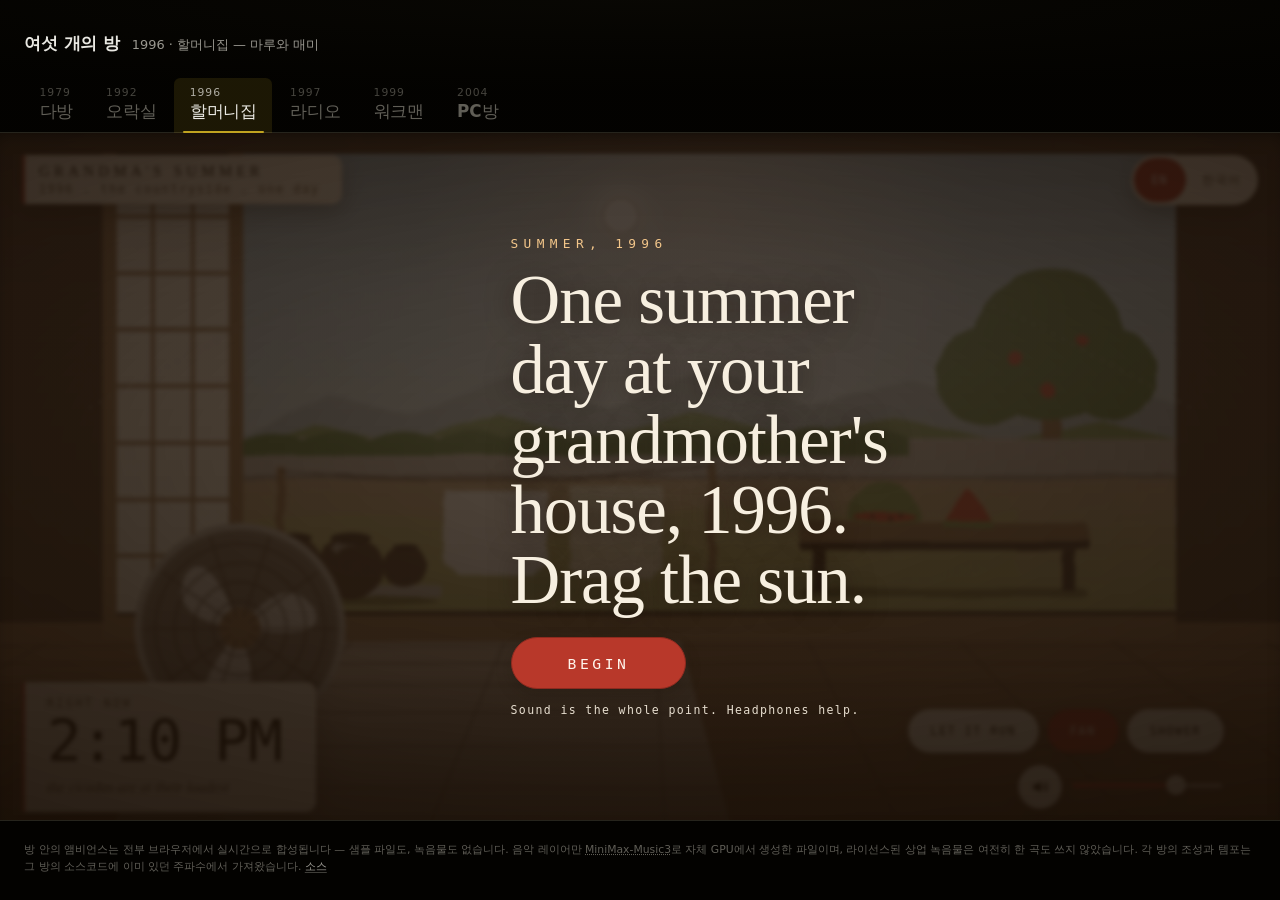
==== index.html @ faae8e9f "feat: 여섯 개의 방 — one hallway, six rooms behind tabs Vendors the six room sites as sibling directories" ====
<!doctype html>
<html lang="ko">
<head>
<meta charset="utf-8">
<meta name="viewport" content="width=device-width, initial-scale=1">
<title>여섯 개의 방</title>
<meta name="description" content="1979년부터 2004년까지, 한국의 방 여섯 개. 모든 앰비언스는 브라우저에서 실시간 합성되고, 음악은 자체 GPU에서 생성됐습니다.">
<meta property="og:title" content="여섯 개의 방">
<meta property="og:description" content="1979년부터 2004년까지, 한국의 방 여섯 개. 소리로 들어가는 기억.">
<meta property="og:type" content="website">
<link rel="stylesheet" href="assets/css/rooms.css">
</head>
<body>

<header class="hall">
  <div class="hall__top">
    <h1 class="hall__title">여섯 개의 방</h1>
    <p class="hall__label" id="room-label">불러오는 중</p>
  </div>
  <nav>
    <div class="tabs" id="room-tabs" role="tablist" aria-label="방 고르기"></div>
  </nav>
</header>

<main class="room">
  <iframe id="room-frame" title="방" allow="autoplay" loading="eager"></iframe>
  <div class="pending" id="room-pending" hidden>
    <p class="pending__year"></p>
    <p class="pending__msg">이 방은 아직 짓는 중입니다.</p>
  </div>
</main>

<footer class="colophon">
  <p>
    방 안의 앰비언스는 전부 브라우저에서 실시간으로 합성됩니다 — 샘플 파일도, 녹음물도 없습니다.
    음악 레이어만 <abbr title="MiniMax-Music3">MiniMax-Music3</abbr>로 자체 GPU에서 생성한 파일이며,
    라이선스된 상업 녹음물은 여전히 한 곡도 쓰지 않았습니다.
    각 방의 조성과 템포는 그 방의 소스코드에 이미 있던 주파수에서 가져왔습니다.
    <a href="https://github.com/sylvanus4/rooms">소스</a>
  </p>
</footer>

<script type="module" src="assets/js/rooms.js"></script>
</body>
</html>
---- assets/css/rooms.css ----
/* Six rooms, one hallway.
   The hallway is deliberately dark and almost empty: every room inside has a
   strong palette of its own, and chrome that competes with them makes all six
   look worse. Only the active room's hue is allowed to leak into the frame. */

:root {
  --room-hue: 210;

  --ink:        oklch(13% 0.012 var(--room-hue));
  --ink-deep:   oklch(9%  0.014 var(--room-hue));
  --paper:      oklch(93% 0.008 var(--room-hue));
  --paper-dim:  oklch(68% 0.012 var(--room-hue));
  --paper-faint:oklch(48% 0.012 var(--room-hue));
  --accent:     oklch(72% 0.14  var(--room-hue));
  --hairline:   oklch(26% 0.015 var(--room-hue));

  --tab-hue: var(--room-hue);

  --text-year:  clamp(0.62rem, 0.58rem + 0.12vw, 0.72rem);
  --text-name:  clamp(0.9rem, 0.84rem + 0.28vw, 1.05rem);
  --text-label: clamp(0.72rem, 0.68rem + 0.16vw, 0.82rem);

  --space-gutter: clamp(0.75rem, 0.4rem + 1.4vw, 1.75rem);

  --duration-fast:   140ms;
  --duration-normal: 320ms;
  --ease-out-expo: cubic-bezier(0.16, 1, 0.3, 1);
  --ease-spring:   cubic-bezier(0.34, 1.4, 0.64, 1);
}

* { box-sizing: border-box; }

html, body {
  height: 100%;
  margin: 0;
}

body {
  display: grid;
  grid-template-rows: auto 1fr auto;
  background: var(--ink-deep);
  color: var(--paper);
  font-family: system-ui, -apple-system, "Apple SD Gothic Neo", "Malgun Gothic", sans-serif;
  /* the hue crossfade is what makes switching rooms feel like walking, not
     clicking — it is the one piece of motion the hallway is allowed */
  transition: background-color var(--duration-normal) var(--ease-out-expo);
}

/* ---------- hallway header ---------- */

.hall {
  padding: var(--space-gutter) var(--space-gutter) 0;
  background:
    radial-gradient(120% 100% at 50% 0%, var(--ink) 0%, var(--ink-deep) 70%);
  border-bottom: 1px solid var(--hairline);
  transition: background-color var(--duration-normal) var(--ease-out-expo);
}

.hall__top {
  display: flex;
  align-items: baseline;
  gap: 0.75rem;
  flex-wrap: wrap;
  margin-bottom: 0.7rem;
}

.hall__title {
  font-size: var(--text-name);
  font-weight: 620;
  letter-spacing: -0.01em;
  margin: 0;
}

.hall__label {
  font-size: var(--text-label);
  color: var(--paper-dim);
  font-variant-numeric: tabular-nums;
  transition: color var(--duration-normal) var(--ease-out-expo);
}

/* ---------- the six doors ---------- */

.tabs {
  display: flex;
  gap: 0.15rem;
  overflow-x: auto;
  scrollbar-width: none;
  margin-bottom: -1px;
  /* On a phone the sixth door sits past the right edge with the scrollbar
     hidden, so nothing says it is there. Fade the trailing edge to admit the
     strip continues; the mask retracts once you have scrolled to the end. */
  -webkit-mask-image: linear-gradient(to right, #000 calc(100% - 2.2rem), transparent);
          mask-image: linear-gradient(to right, #000 calc(100% - 2.2rem), transparent);
}
.tabs[data-scroll-end="1"] {
  -webkit-mask-image: none;
          mask-image: none;
}
.tabs::-webkit-scrollbar { display: none; }

.tabs button {
  --tab-accent: oklch(72% 0.14 var(--tab-hue));

  position: relative;
  flex: 0 0 auto;
  display: grid;
  gap: 0.1rem;
  justify-items: start;
  min-height: 44px;
  padding: 0.45rem 0.95rem 0.6rem;
  border: 0;
  border-radius: 0.4rem 0.4rem 0 0;
  background: transparent;
  color: var(--paper-faint);
  font: inherit;
  text-align: left;
  cursor: pointer;
  transition:
    color var(--duration-fast) var(--ease-out-expo),
    background-color var(--duration-fast) var(--ease-out-expo),
    transform var(--duration-fast) var(--ease-spring);
}

.tabs button::after {
  content: "";
  position: absolute;
  inset-inline: 0.55rem;
  bottom: 0;
  height: 2px;
  border-radius: 2px;
  background: var(--tab-accent);
  transform: scaleX(0);
  transform-origin: center;
  transition: transform var(--duration-normal) var(--ease-out-expo);
}

.tab__year {
  font-size: var(--text-year);
  font-variant-numeric: tabular-nums;
  letter-spacing: 0.09em;
  opacity: 0.72;
}

.tab__name {
  font-size: var(--text-name);
  font-weight: 560;
  letter-spacing: -0.005em;
}

.tabs button:hover {
  color: var(--paper);
  background: color-mix(in oklch, var(--tab-accent) 9%, transparent);
}
.tabs button:hover::after { transform: scaleX(0.35); }

.tabs button:active { transform: translateY(1px); }

.tabs button:focus-visible {
  outline: 2px solid var(--tab-accent);
  outline-offset: -2px;
}

.tabs button[aria-selected="true"] {
  color: var(--paper);
  background: color-mix(in oklch, var(--tab-accent) 13%, transparent);
}
.tabs button[aria-selected="true"]::after { transform: scaleX(1); }

/* ---------- the room itself ---------- */

.room {
  position: relative;
  min-height: 0;          /* lets the frame shrink inside the grid row */
  background: var(--ink);
  transition: background-color var(--duration-normal) var(--ease-out-expo);
}

.room::after {
  /* a soft inner edge so the room reads as recessed rather than pasted on */
  content: "";
  position: absolute;
  inset: 0;
  pointer-events: none;
  box-shadow: inset 0 8px 22px -14px oklch(0% 0 0 / 0.85);
}

#room-frame {
  display: block;
  width: 100%;
  height: 100%;
  border: 0;
  background: var(--ink);
}

/* ---------- footer ---------- */

.colophon {
  padding: 0.6rem var(--space-gutter) 0.85rem;
  border-top: 1px solid var(--hairline);
  font-size: var(--text-year);
  line-height: 1.6;
  color: var(--paper-faint);
}

.colophon a {
  color: var(--paper-dim);
  text-decoration-color: color-mix(in oklch, currentColor 40%, transparent);
  text-underline-offset: 0.2em;
  transition: color var(--duration-fast) var(--ease-out-expo);
}
.colophon a:hover { color: var(--accent); }
.colophon a:focus-visible {
  outline: 2px solid var(--accent);
  outline-offset: 2px;
  border-radius: 2px;
}

@media (max-width: 30rem) {
  /* The colophon is a licensing statement, so it is not getting truncated —
     but it should not eat a tenth of a phone screen either. Tighter, not shorter. */
  .colophon {
    padding: 0.45rem var(--space-gutter) 0.6rem;
    font-size: 0.66rem;
    line-height: 1.5;
  }
}

@media (prefers-reduced-motion: reduce) {
  *, *::after { transition-duration: 1ms !important; }
}

/* ---------- a room that is not built yet ---------- */

/* An author `display` rule outranks the UA stylesheet's [hidden] { display:none },
   so anything given a display here would keep rendering while "hidden". That bit
   the pending panel: its text showed through the middle of a loaded room. Guard
   it once, globally, rather than per-component. */
[hidden] { display: none !important; }

.pending {
  position: absolute;
  inset: 0;
  display: grid;
  align-content: center;
  justify-items: center;
  gap: 0.5rem;
  padding: var(--space-gutter);
  text-align: center;
}

.pending__year {
  margin: 0;
  font-size: clamp(1.4rem, 1rem + 2.2vw, 2.6rem);
  font-weight: 300;
  letter-spacing: 0.02em;
  color: var(--paper);
}

.pending__msg {
  margin: 0;
  font-size: var(--text-label);
  color: var(--paper-faint);
}
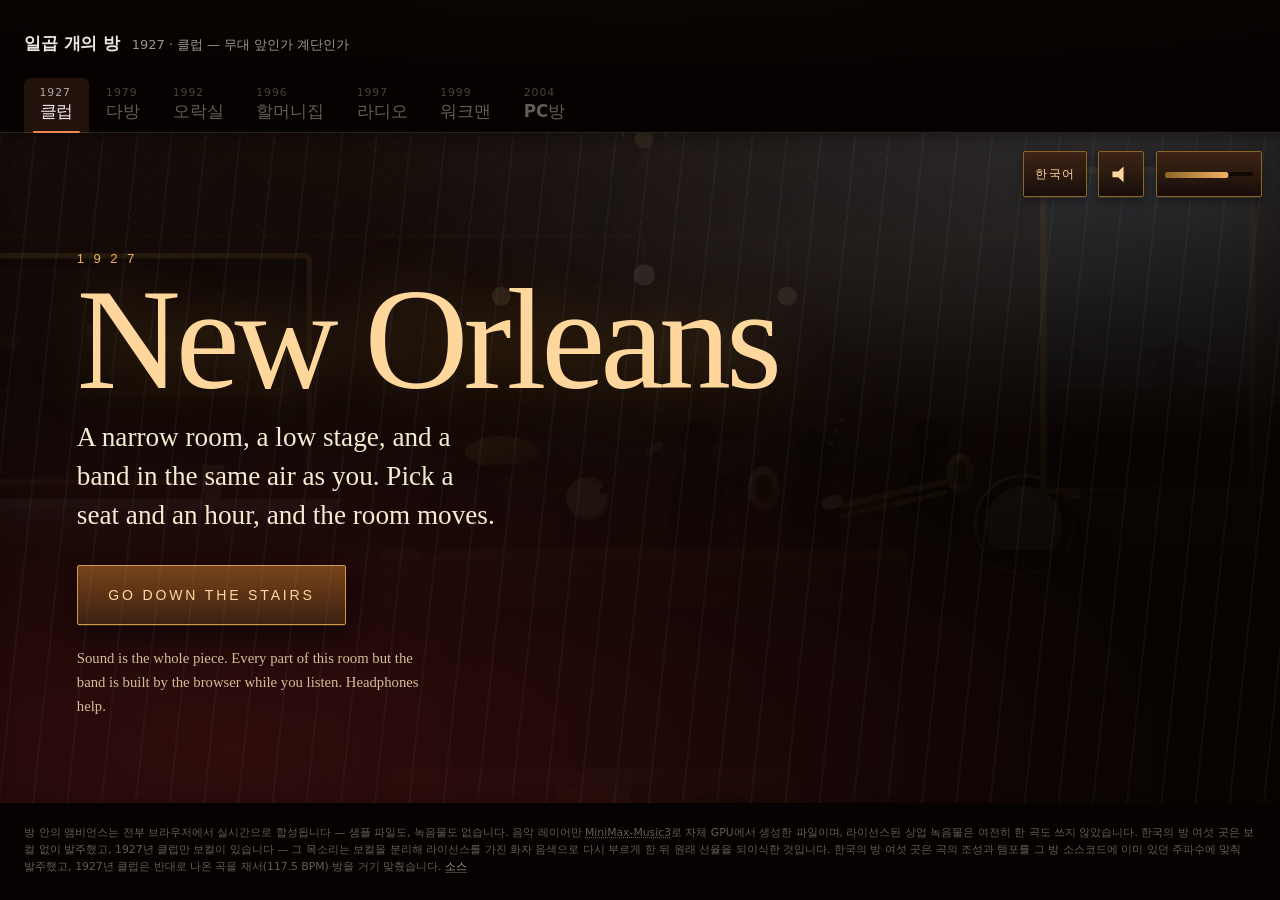
==== commit d7989f10: "a seventh room, and it is not in Korea New Orleans 1927 joins the corridor, which breaks the old fra" ====
--- a/index.html
+++ b/index.html
@@ -3,10 +3,10 @@
 <head>
 <meta charset="utf-8">
 <meta name="viewport" content="width=device-width, initial-scale=1">
-<title>여섯 개의 방</title>
-<meta name="description" content="1979년부터 2004년까지, 한국의 방 여섯 개. 모든 앰비언스는 브라우저에서 실시간 합성되고, 음악은 자체 GPU에서 생성됐습니다.">
-<meta property="og:title" content="여섯 개의 방">
-<meta property="og:description" content="1979년부터 2004년까지, 한국의 방 여섯 개. 소리로 들어가는 기억.">
+<title>일곱 개의 방</title>
+<meta name="description" content="1927년 뉴올리언스부터 2004년 서울까지, 소리로 들어가는 방 일곱 개. 모든 앰비언스는 브라우저에서 실시간 합성되고, 음악은 자체 GPU에서 생성됐습니다.">
+<meta property="og:title" content="일곱 개의 방">
+<meta property="og:description" content="1927년 뉴올리언스부터 2004년 서울까지, 소리로 들어가는 방 일곱 개.">
 <meta property="og:type" content="website">
 <link rel="stylesheet" href="assets/css/rooms.css">
 </head>
@@ -14,7 +14,7 @@
 
 <header class="hall">
   <div class="hall__top">
-    <h1 class="hall__title">여섯 개의 방</h1>
+    <h1 class="hall__title">일곱 개의 방</h1>
     <p class="hall__label" id="room-label">불러오는 중</p>
   </div>
   <nav>
@@ -35,7 +35,11 @@
     방 안의 앰비언스는 전부 브라우저에서 실시간으로 합성됩니다 — 샘플 파일도, 녹음물도 없습니다.
     음악 레이어만 <abbr title="MiniMax-Music3">MiniMax-Music3</abbr>로 자체 GPU에서 생성한 파일이며,
     라이선스된 상업 녹음물은 여전히 한 곡도 쓰지 않았습니다.
-    각 방의 조성과 템포는 그 방의 소스코드에 이미 있던 주파수에서 가져왔습니다.
+    한국의 방 여섯 곳은 보컬 없이 발주했고, 1927년 클럽만 보컬이 있습니다 —
+    그 목소리는 보컬을 분리해 라이선스를 가진 화자 음색으로 다시 부르게 한 뒤
+    원래 선율을 되이식한 것입니다.
+    한국의 방 여섯 곳은 곡의 조성과 템포를 그 방 소스코드에 이미 있던 주파수에 맞춰 발주했고,
+    1927년 클럽은 반대로 나온 곡을 재서(117.5 BPM) 방을 거기 맞췄습니다.
     <a href="https://github.com/sylvanus4/rooms">소스</a>
   </p>
 </footer>
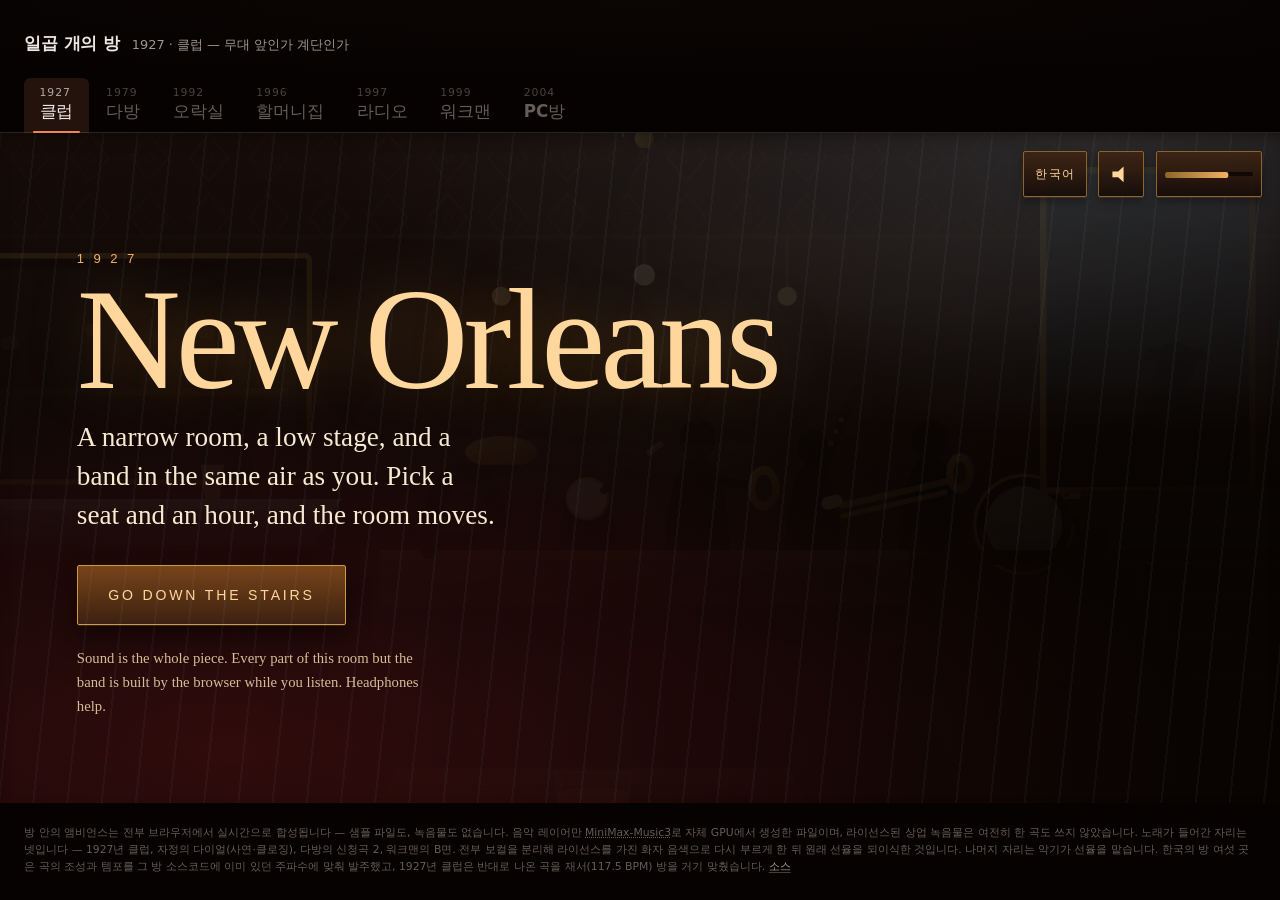
==== commit 42ed11e8: "vendor: walkman side B, and the colophon counts the sung slots Four places carry a voice now -- the " ====
--- a/index.html
+++ b/index.html
@@ -35,9 +35,9 @@
     방 안의 앰비언스는 전부 브라우저에서 실시간으로 합성됩니다 — 샘플 파일도, 녹음물도 없습니다.
     음악 레이어만 <abbr title="MiniMax-Music3">MiniMax-Music3</abbr>로 자체 GPU에서 생성한 파일이며,
     라이선스된 상업 녹음물은 여전히 한 곡도 쓰지 않았습니다.
-    한국의 방 여섯 곳은 보컬 없이 발주했고, 1927년 클럽만 보컬이 있습니다 —
-    그 목소리는 보컬을 분리해 라이선스를 가진 화자 음색으로 다시 부르게 한 뒤
-    원래 선율을 되이식한 것입니다.
+    노래가 들어간 자리는 넷입니다 — 1927년 클럽, 자정의 다이얼(사연·클로징),
+    다방의 신청곡 2, 워크맨의 B면. 전부 보컬을 분리해 라이선스를 가진 화자 음색으로
+    다시 부르게 한 뒤 원래 선율을 되이식한 것입니다. 나머지 자리는 악기가 선율을 맡습니다.
     한국의 방 여섯 곳은 곡의 조성과 템포를 그 방 소스코드에 이미 있던 주파수에 맞춰 발주했고,
     1927년 클럽은 반대로 나온 곡을 재서(117.5 BPM) 방을 거기 맞췄습니다.
     <a href="https://github.com/sylvanus4/rooms">소스</a>
